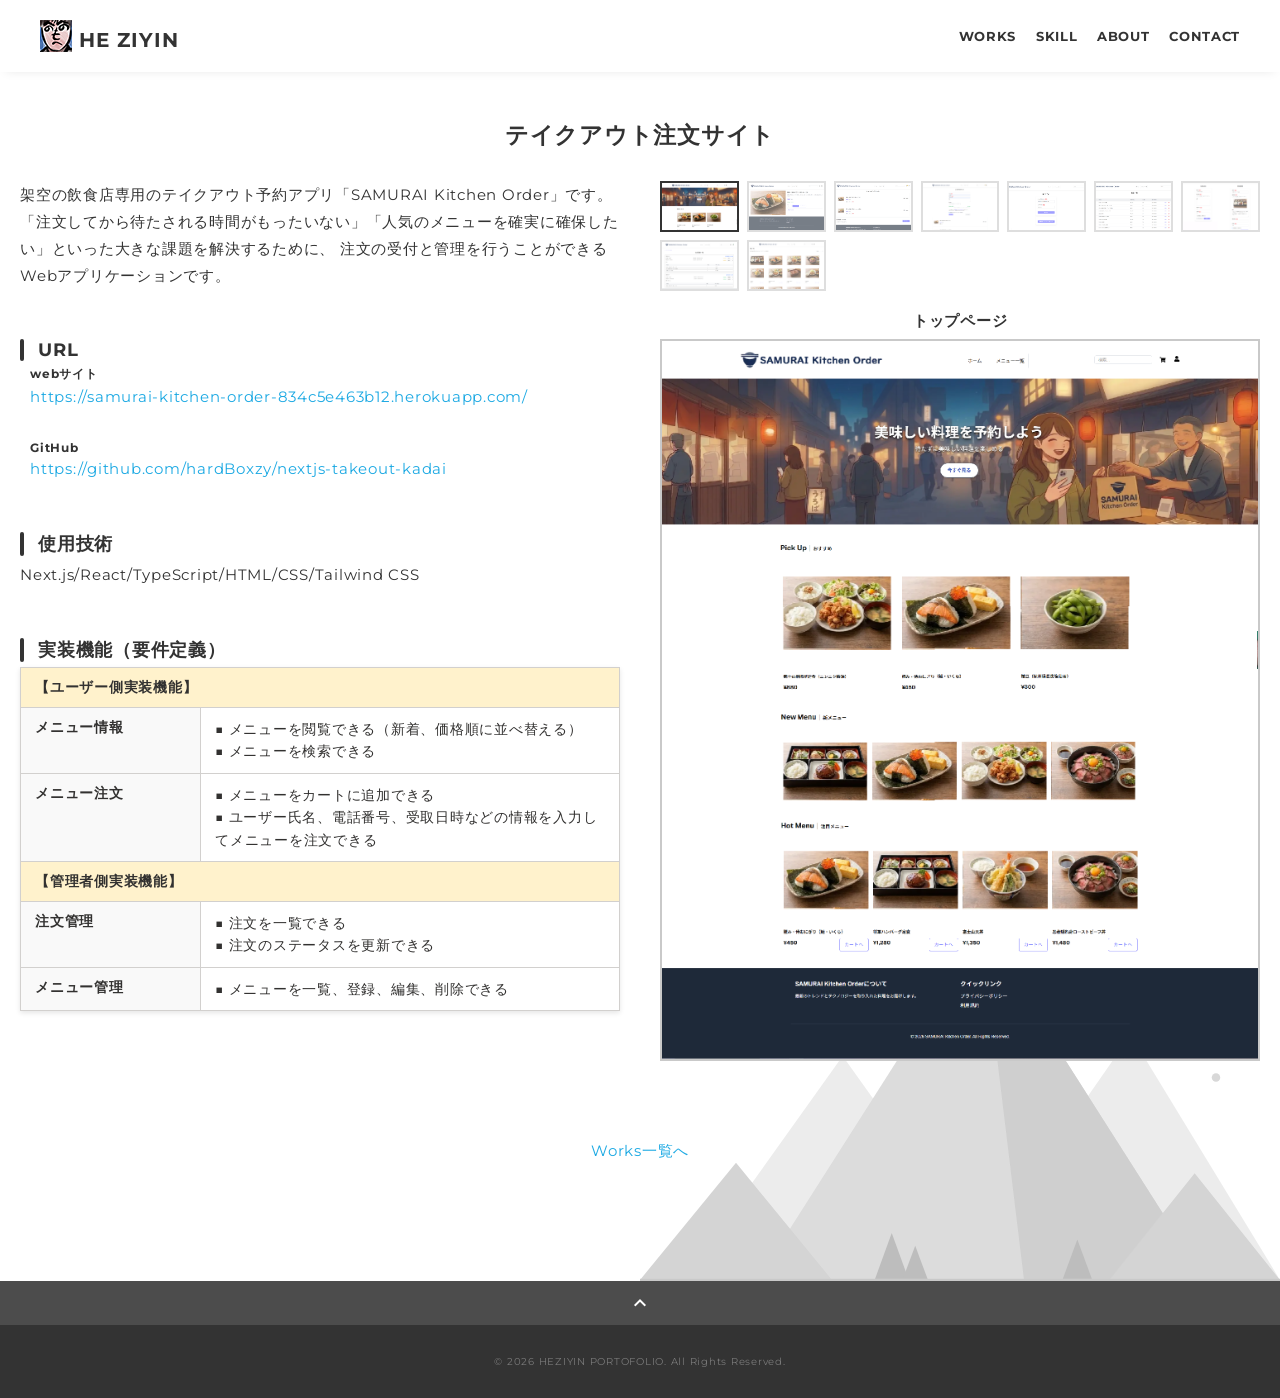
==== works-1.html @ 1aa2855c "初回コミット" ====
<!DOCTYPE html>
<html>
<head>
  <meta charset="utf-8">
  <meta name="viewport" content="width=device-width, initial-scale=1.0, maximum-scale=1.0, minimum-scale=1.0">
  <title>HE ZIYIN ポートフォリオ</title>
  <link rel="preconnect" href="https://fonts.gstatic.com">
  <link href="https://fonts.googleapis.com/css2?family=Montserrat:wght@400;700&display=swap" rel="stylesheet">
  <link href="https://fonts.googleapis.com/css?family=Material+Icons+Outlined" rel="stylesheet">
  <link href="css/ress.css" media="all" rel="stylesheet" type="text/css" />
  <link href="css/style.css" media="all" rel="stylesheet" type="text/css" />
</head>

<body>
    <!-- header -->
    <header class="header ">
      <div class="container">
        <h1 class="header-logo">
          <img src="img/favicon.ico" alt="favicon">
          <a href="index.html">HE ZIYIN</a>
        </h1>
        <nav class="gnav">
          <ul class="gnav-list">
            <li class="gnav-item"><a href="index.html#works">WORKS</a></li>
            <li class="gnav-item"><a href="index.html#skill">SKILL</a></li>
            <li class="gnav-item"><a href="index.html#about">ABOUT</a></li>
            <li class="gnav-item"><a href="index.html#contact">CONTACT</a></li>
          </ul>
        </nav>
      </div>
    </header>
    <!-- /header -->

    <main class="content">
      <article class="article article--deco">
        <div class="article-container article-container--wide">
          <h2 class="article-title">テイクアウト注文サイト</h2>
          <div class="article-body article-body--two-col">

            <!-- 左カラム：その他の項目 -->
            <section class="article-col article-col--info">
            <p>
              架空の飲食店専用のテイクアウト予約アプリ「SAMURAI Kitchen Order」です。
              <br>「注文してから待たされる時間がもったいない」「人気のメニューを確実に確保したい」といった大きな課題を解決するために、
              注文の受付と管理を行うことができるWebアプリケーションです。
            </p>
            <h3>URL</h3>
            <div style="margin-left: 10px !important;">
              <h5>webサイト</h5>
              <p><a href="https://samurai-kitchen-order-834c5e463b12.herokuapp.com/" target="_blank" rel="noopener">https://samurai-kitchen-order-834c5e463b12.herokuapp.com/</a></p>
          <h5>GitHub</h5>
              <p><a href="https://github.com/hardBoxzy/nextjs-takeout-kadai" target="_blank" rel="noopener">https://github.com/hardBoxzy/nextjs-takeout-kadai</a></p>
            </div>
            <h3>使用技術</h3>
            <p>Next.js/React/TypeScript/HTML/CSS/Tailwind CSS</p>
            <h3>実装機能（要件定義）</h3>
            <table class="excel-table">
                <tbody>
                    <!-- ユーザー側実装機能 -->
                    <tr class="category-row">
                        <td colspan="2">【ユーザー側実装機能】</td>
                    </tr>
                    <tr>
                        <td class="subcategory-cell">メニュー情報</td>
                        <td class="feature-cell">
                            ■ メニューを閲覧できる（新着、価格順に並べ替える）<br>
                            ■ メニューを検索できる
                        </td>
                    </tr>
                    <tr>
                        <td class="subcategory-cell">メニュー注文</td>
                        <td class="feature-cell">
                            ■ メニューをカートに追加できる<br>
                            ■ ユーザー氏名、電話番号、受取日時などの情報を入力してメニューを注文できる
                        </td>
                    </tr>

                    <!-- 管理者側実装機能 -->
                    <tr class="category-row">
                        <td colspan="2">【管理者側実装機能】</td>
                    </tr>
                    <tr>
                        <td class="subcategory-cell">注文管理</td>
                        <td class="feature-cell">
                            ■ 注文を一覧できる<br>
                            ■ 注文のステータスを更新できる
                        </td>
                    </tr>
                    <tr>
                        <td class="subcategory-cell">メニュー管理</td>
                        <td class="feature-cell">
                            ■ メニューを一覧、登録、編集、削除できる
                        </td>
                    </tr>
                </tbody>
            </table>
            </section>

            <!-- 右カラム：ページ一覧 -->
            <section class="article-col article-col--pages">
              <div class="gallery">
                <!-- サムネイル一覧（2行） -->
                <ul class="gallery-thumbs">
                  <li><button type="button" class="gallery-thumb is-active" title="トップページ"><img src="img/works-detail/works-1.png" alt="トップページ"></button></li>
                  <li><button type="button" class="gallery-thumb" title="メニュー詳細ページ"><img src="img/works-detail/works-1-3.png" alt="メニュー詳細ページ"></button></li>
                  <li><button type="button" class="gallery-thumb" title="ショッピングカートページ"><img src="img/works-detail/works-1-4.png" alt="ショッピングカートページ"></button></li>
                  <li><button type="button" class="gallery-thumb" title="注文確認ページ"><img src="img/works-detail/works-1-5.png" alt="注文確認ページ"></button></li>
                  <li><button type="button" class="gallery-thumb" title="管理者ログインページ"><img src="img/works-detail/works-1-6.png" alt="管理者ログインページ"></button></li>
                  <li><button type="button" class="gallery-thumb" title="管理者メニュー管理ページ"><img src="img/works-detail/works-1-7.png" alt="管理者メニュー管理ページ"></button></li>
                  <li><button type="button" class="gallery-thumb" title="商品登録／編集ページ"><img src="img/works-detail/works-1-8.png" alt="商品登録／編集ページ"></button></li>
                  <li><button type="button" class="gallery-thumb" title="注文管理ページ"><img src="img/works-detail/works-1-9.png" alt="注文管理ページ"></button></li>
                  <li><button type="button" class="gallery-thumb" title="メニュー一覧ページ"><img src="img/works-detail/works-1-2.png" alt="メニュー一覧ページ"></button></li>
                </ul>
                <!-- 選択中の画像 -->
                <figure class="gallery-main">
                  <figcaption class="gallery-caption">トップページ</figcaption>
                  <img class="works-detail-img gallery-main-img" src="img/works-detail/works-1.png" alt="トップページ">
                </figure>
              </div>
            </section>
          </div>
          <div class="home-link">
            <a href="index.html#works">Works一覧へ</a>
          </div>
        </div>
      </article>

      <div class="page-top" id="js-page-top">
        <span class="material-icons-outlined">expand_less</span>
      </div>
    </main>
    <!-- footer -->
    <footer class="footer">
      <div class="copyright">&copy; 2026 HEZIYIN PORTOFOLIO. All Rights Reserved.</div>
    </footer>
    <!-- /footer -->

  <script src="https://ajax.googleapis.com/ajax/libs/jquery/3.6.0/jquery.min.js"></script>
  <script type='text/javascript' src="js/script.js"></script>
  <script src="js/gallery.js"></script>
</body>
</html>
---- css/ress.css ----
/*!
 * ress.css • v3.0.1
 * MIT License
 * github.com/filipelinhares/ress
 */

/* # =================================================================
   # Global selectors
   # ================================================================= */

html {
  box-sizing: border-box;
  word-break: normal;
  -moz-tab-size: 4;
  tab-size: 4;

  -webkit-text-size-adjust: 100%; /* Prevent adjustments of font size after orientation changes in iOS */
}

*,
::before,
::after {
  box-sizing: inherit;
  background-repeat: no-repeat; /* Set `background-repeat: no-repeat` to all elements and pseudo elements */
}

::before,
::after {
  vertical-align: inherit;
  text-decoration: inherit; /* Inherit text-decoration and vertical align to ::before and ::after pseudo elements */
}

* {
  margin: 0;
  padding: 0; /* Reset `padding` and `margin` of all elements */
}

/* # =================================================================
   # General elements
   # ================================================================= */

hr {
  overflow: visible; /* Show the overflow in Edge and IE */
  height: 0; /* Add the correct box sizing in Firefox */
}

details,
main {
  display: block; /* Render the `main` element consistently in IE. */
}

summary {
  display: list-item; /* Add the correct display in all browsers */
}

small {
  font-size: 80%; /* Set font-size to 80% in `small` elements */
}

[hidden] {
  display: none; /* Add the correct display in IE */
}

abbr[title] {
  /* Add the correct text decoration in Chrome, Edge, IE, Opera, and Safari */
  text-decoration: underline;
  text-decoration: underline dotted;
  border-bottom: none; /* Remove the bottom border in Chrome 57 */
}

a {
  background-color: transparent; /* Remove the gray background on active links in IE 10 */
}

a:active,
a:hover {
  outline-width: 0; /* Remove the outline when hovering in all browsers */
}

code,
kbd,
pre,
samp {
  font-family: monospace, monospace; /* Specify the font family of code elements */
}

pre {
  font-size: 1em; /* Correct the odd `em` font sizing in all browsers */
}

b,
strong {
  font-weight: bolder; /* Add the correct font weight in Chrome, Edge, and Safari */
}

/* https://gist.github.com/unruthless/413930 */
sub,
sup {
  position: relative;
  font-size: 75%;
  line-height: 0;
  vertical-align: baseline;
}

sub {
  bottom: -.25em;
}

sup {
  top: -.5em;
}

/* # =================================================================
   # Forms
   # ================================================================= */

input {
  border-radius: 0;
}

/* Replace pointer cursor in disabled elements */
[disabled] {
  cursor: default;
}

[type="number"]::-webkit-container-spin-button,
[type="number"]::-webkit-outer-spin-button {
  height: auto; /* Correct the cursor style of increment and decrement buttons in Chrome */
}

[type="search"] {
  outline-offset: -2px; /* Correct the outline style in Safari */

  -webkit-appearance: textfield; /* Correct the odd appearance in Chrome and Safari */
}

[type="search"]::-webkit-search-decoration {
  -webkit-appearance: none; /* Remove the container padding in Chrome and Safari on macOS */
}

textarea {
  overflow: auto; /* Internet Explorer 11+ */
  resize: vertical; /* Specify textarea resizability */
}

button,
input,
optgroup,
select,
textarea {
  font: inherit; /* Specify font inheritance of form elements */
}

optgroup {
  font-weight: bold; /* Restore the font weight unset by the previous rule */
}

button {
  overflow: visible; /* Address `overflow` set to `hidden` in IE 8/9/10/11 */
}

button,
select {
  text-transform: none; /* Firefox 40+, Internet Explorer 11- */
}

/* Apply cursor pointer to button elements */
button,
[type="button"],
[type="reset"],
[type="submit"],
[role="button"] {
  cursor: pointer;
  color: inherit;
}

/* Remove container padding and border in Firefox 4+ */
button::-moz-focus-container,
[type="button"]::-moz-focus-container,
[type="reset"]::-moz-focus-container,
[type="submit"]::-moz-focus-container {
  padding: 0;
  border-style: none;
}

/* Replace focus style removed in the border reset above */
button:-moz-focusring,
[type="button"]::-moz-focus-container,
[type="reset"]::-moz-focus-container,
[type="submit"]::-moz-focus-container {
  outline: 1px dotted ButtonText;
}

button,
html [type="button"],
/* Prevent a WebKit bug where (2) destroys native `audio` and `video`controls in Android 4 */
[type="reset"],
[type="submit"] {
  -webkit-appearance: button; /* Correct the inability to style clickable types in iOS */
}

/* Remove the default button styling in all browsers */
button,
input,
select,
textarea {
  border-style: none;
  background-color: transparent;
}

/* Style select like a standard input */
select {
  -webkit-appearance: none; /* Chrome 41+ */
  -moz-appearance: none; /* Firefox 36+ */
}

select::-ms-expand {
  display: none; /* Internet Explorer 11+ */
}

select::-ms-value {
  color: currentColor; /* Internet Explorer 11+ */
}

legend {
  display: table; /* Correct the text wrapping in Edge and IE */
  max-width: 100%; /* Correct the text wrapping in Edge and IE */
  max-width: 100%; /* Correct the text wrapping in Edge 18- and IE */
  white-space: normal; /* Correct the text wrapping in Edge and IE */
  color: inherit; /* Correct the color inheritance from `fieldset` elements in IE */
  border: 0; /* Correct `color` not being inherited in IE 8/9/10/11 */
}

::-webkit-file-upload-button {
  font: inherit; /* Change font properties to `inherit` in Chrome and Safari */
  color: inherit;
  /* Correct the inability to style clickable types in iOS and Safari */

  -webkit-appearance: button;
}

/* # =================================================================
   # Specify media element style
   # ================================================================= */

img {
  border-style: none; /* Remove border when inside `a` element in IE 8/9/10 */
}

/* Add the correct vertical alignment in Chrome, Firefox, and Opera */
progress {
  vertical-align: baseline;
}

/* # =================================================================
   # Accessibility
   # ================================================================= */

/* Hide content from screens but not screenreaders */
@media screen {
  [hidden~="screen"] {
    display: inherit;
  }
  [hidden~="screen"]:not(:active):not(:focus):not(:target) {
    position: absolute !important;
    clip: rect(0 0 0 0) !important;
  }
}

/* Specify the progress cursor of updating elements */
[aria-busy="true"] {
  cursor: progress;
}

/* Specify the pointer cursor of trigger elements */
[aria-controls] {
  cursor: pointer;
}

/* Specify the unstyled cursor of disabled, not-editable, or otherwise inoperable elements */
[aria-disabled] {
  cursor: default;
}
---- css/style.css ----
body {
  font-family: "Montserrat","Helvetica Neue",Arial,"Hiragino Kaku Gothic ProN","Hiragino Sans",Meiryo,sans-serif;
  font-size: 15px;
  letter-spacing: .05em;
  color: #333;
}

a {
  transition: opacity .3s;
  text-decoration: none;
  color: #1ca9e3;
}

img {
  max-width: 100%;
  height: auto;
  vertical-align: bottom;
  border-style: none;
}



.pc-only {
  display: block;
}

.sp-only {
  display: none;
}

/*--------------------------------
 レイアウト
---------------------------------*/
.wrapper {
  padding-top: 73px;
}

.section {
  padding: 90px 0;
}

.section:nth-of-type(odd) {
  background-color: #f7f7f7;
}

.container {
  max-width: 1340px;
  margin: 0 auto;
  padding: 0 40px;
}

/*--------------------------------
 見出し
---------------------------------*/
.title {
  font-size: 34px;
  font-weight: bold;
  line-height: 1;
  margin-bottom: 40px;
  text-align: center;
  letter-spacing: .05em;
  color: #333;
}

.lead {
  font-size: 16px;
  line-height: 1.8;
  margin-bottom: 30px;
}

/*--------------------------------
ヘッダー
---------------------------------*/
.header {
  position: fixed;
  top: 0;
  z-index: 1;
  width: 100%;
  background-color: #fff;
  box-shadow: 0 5px 10px -6px rgba(0,0,0,.1);
}

.header .container {
  display: flex;
  align-items: center;
  justify-content: space-between;
  padding: 20px 40px;
}

.header-logo {
  font-size: 20px;
  font-weight: bold;
  line-height: 1.2;
  margin-right: 20px;
  letter-spacing: .05em;
}

.header-logo a {
  color: #333;
}

.gnav-list {
  display: flex;
  justify-content: space-between;
  list-style: none;
}

.gnav-item:not(:last-child) {
  margin-right: 20px;
}

.gnav-item a {
  position: relative;
  font-size: 13px;
  font-weight: bold;
  display: inline-block;
  padding: 5px 0;
  transition: .3s;
  letter-spacing: .05em;
  color: #333;
}
.gnav-item a:after {
  position: absolute;
  bottom: 0;
  left: 50%;
  width: 0;
  height: 3px;
  content: "";
  transition: .3s;
  -webkit-transform: translateX(-50%);
  transform: translateX(-50%);
  background-color: #333;
}

.gnav-item a:hover:after {
  width: 100%;
}

/*--------------------------------
 メインビジュアル
---------------------------------*/
.mv {
  display: flex;
  align-items: center;
  justify-content: center;
  height: auto;
  text-align: center;
}

.mv-container {
  position: relative;
  padding: 0 20px;
}

.mv-container img {
  width: 100%;
  height: auto;
}

/*--------------------------------
 Works
---------------------------------*/
.works-list {
  display: flex;
  flex-wrap: wrap;
  margin-bottom: -40px;
}

.works-item {
  width: 31.74603%;
  margin-right: 1.58730%;
  margin-bottom: 40px;
  color: #333;
}


.works-item:hover {
  opacity: .8;
}

.works-item:nth-of-type(3n) {
  margin-right: 0;
}

.works-img img {
  border: 1px solid #e6e6e6;
}

.works-detail-img {
  border: 2px solid #c9c9c9;
}

.carousel-parts {
    margin-right: 10px;
    margin-left: 10px;
}

.works-name {
  font-size: 12px;
  font-weight: bold;
  margin-top: 8px;
}

.works-info {
  font-size: 10px;
  margin-top: 5px;
}
/* 左の矢印を外側へ移動 */
.slick-prev {
  left: -40px !important; /* 初期値の -25px からさらに外側へ */
}
/* 右の矢印を外側へ移動 */
.slick-next {
 /*  right: -40px !important; 初期値の -25px からさらに外側へ */
}

/* slickの標準フォント（slick.scss由来）の矢印の色を変える場合 */
.slick-prev:before,
.slick-next:before {
  color: #acacac !important; /* 矢印の色 */
  font-size: 40px !important; /* 必要に応じてサイズ変更も可能 */
  opacity: 0.8; /* ホバー時の透過度などを調整したい場合 */
}

/* ホバーしたときの色を変える場合 */
.slick-prev:hover:before,
.slick-next:hover:before {
  color: #0000ff; /* ホバー時の色 */
}

/*--------------------------------
 Skill
---------------------------------*/
.skill-list {
  display: flex;
  flex-wrap: wrap;
  justify-content: space-between;
  margin-bottom: -50px;
}

.skill-item {
  display: flex;
  align-items: flex-start;
  justify-content: space-between;
  width: 48%;
  margin-bottom: 50px;
}

.skill-img {
  width: 60px;
  height: auto;
  margin-right: 20px;
}

.skill-body {
  flex: 1;
}

.skill-name {
  margin-bottom: 10px;
}

.skill-text {
  font-size: 14px;
  line-height: 1.8;
}

/*--------------------------------
 About
---------------------------------*/
.profile {
  display: flex;
  flex-wrap: wrap;
  max-width: 800px;
  margin: 0 auto;
}
.profile-img {
  width: 20%;
  margin-right: 30px;
  border-radius: 50%;
}
.profile-img img {
  border-radius: 50%;
}
.profile-body {
  flex: 1;
}

.profile-body p {
  font-size: 15px;
  line-height: 1.8;
}

.profile-body p:not(:last-child) {
  margin-bottom: 30px;
}

/*--------------------------------
 Contact
---------------------------------*/
.contact {
  text-align: center;
}

.contact-item:not(:last-child) {
  margin-right: 10px;
}

.contact-text {
  margin-top: 10px;
}
/*--------------------------------
 ページトップ
---------------------------------*/
.page-top {
  font-weight: bold;
  padding: 10px;
  cursor: pointer;
  text-align: center;
  background-color: #4c4c4c;
}

.page-top .material-icons-outlined {
  vertical-align: bottom;
  color: #fff;
}

/*--------------------------------
 フッター
---------------------------------*/
.footer {
  padding: 30px;
  background-color: #333;
}

.copyright {
  font-size: 10px;
  text-align: center;
  color: #797979;
}

/*--------------------------------
 下層：Worksページ
---------------------------------*/
.article {
  padding: 120px 0;
}

.article-container {
  max-width: 1040px;
  margin: 0 auto;
  padding: 0 20px;
}

.article-title {
  margin-bottom: 30px;
  text-align: center;
}

.article-body {
  max-width: 720px;
  margin: 0 auto;
  margin-bottom: 80px;
}

.article-body h3 {
  position: relative;
  font-size: 18px;
  margin-bottom: 5px;
  padding-left: 1em;
}

.article-body img {
  width: 100%;
  height: auto;
}

.article-body h3:not(:first-child) {
  margin-top: 50px;
}

.article-body h3::before {
  position: absolute;
  top: 0;
  left: 0;
  width: 4px;
  height: 100%;
  content: "";
  border-radius: 3px;
  background-color: #333;
}

.article-body p {
  font-size: 15px;
  line-height: 1.8;
  margin-bottom: 30px;
}

.home-link {
  text-align: center;
}

/*--------------------------------
 2カラムレイアウト（幅2倍）
---------------------------------*/
.article-container--wide {
  max-width: 2080px;
}

.article-body--two-col {
  max-width: 1440px;
  display: grid;
  grid-template-columns: 5fr 5fr; /* ページ一覧 : その他 = 4 : 6 */
  column-gap: 40px;
  align-items: start;
}

/* 右下に三角構図のイラストを背景として配置（底をフッター側に接地）
   横位置は本文（最大1440px）の右端にそろえる */
.article--deco {
  background: url("../img/bg-triangle.svg") no-repeat;
  background-position: right max(0px, calc(50vw - 1200px)) bottom 0;
  background-size: min(50vw, 900px) auto;
}

/* slickがグリッド内ではみ出さないようにする */
.article-col {
  min-width: 0;
}

.article-col .excel-table {
  max-width: none;
}

/*--------------------------------
 サムネイルギャラリー（ページ一覧）
---------------------------------*/
.gallery-thumbs {
  display: grid;
  grid-template-columns: repeat(7, 1fr); /* 9枚 → 2行 */
  gap: 8px;
  margin-bottom: 20px;
  list-style: none;
}

.gallery-thumb {
  display: block;
  width: 100%;
  padding: 0;
  border: 2px solid #c9c9c9;
  background: #fff;
  cursor: pointer;
  opacity: .6;
  transition: opacity .2s, border-color .2s;
}

.gallery-thumb:hover {
  opacity: 1;
}

.gallery-thumb.is-active {
  border-color: #333;
  opacity: 1;
}

.article-body .gallery-thumb img {
  display: block;
  width: 100%;
  aspect-ratio: 16 / 10;
  object-fit: cover;
  object-position: top;
}

.gallery-main {
  margin: 0;
}

.gallery-caption {
  font-size: 15px;
  font-weight: bold;
  text-align: center;
  margin-bottom: 8px;
}

/*--------------------------------
 要件定義
---------------------------------*/
.excel-table {
    border-collapse: collapse;
    background-color: #ffffff;
    box-shadow: 0 2px 5px rgba(0,0,0,0.1);
    font-size: 14px;
    width: 100%;
    max-width: 900px;
}
/* 通常のセル */
.excel-table td {
    border: 1px solid #d2d0ce;
    padding: 10px 14px;
    color: #323130;
    vertical-align: top;
}
/* 大カテゴリの行（黄色い区切り行） */
.category-row {
    background-color: #fff2cc;
    font-weight: bold;
}
/* 機能カテゴリの列（会員登録 などの列） */
.subcategory-cell {
    background-color: #f9f9f9;
    font-weight: bold;
    width: 180px;
}
/* 機能詳細の列 */
.feature-cell {
    line-height: 1.6;
}

/*media Queries 767
----------------------------------------------------*/
@media screen and (max-width: 767px) {
  body {
    font-size: 14px;
  }

  .pc-only {
    display: none;
  }

  .sp-only {
    display: block;
  }

  /* 見出し */
  .title {
    font-size: 26px;
    margin-bottom: 20px;
  }

  .lead {
    font-size: 14px;
    line-height: 1.7;
    margin-bottom: 20px;
  }

  /* レイアウト */
  .wrapper {
    padding-top: 57px;
  }

  .section {
    padding: 60px 0;
  }

  .container {
    padding: 0 20px;
  }

  /* ヘッダー */
  .header .container {
    padding: 15px;
  }

  .header-logo {
    font-size: 15px;
    margin-right: 15px;
  }

  .gnav-item:not(:last-child) {
    margin-right: 10px;
  }

  .gnav-item a {
    font-size: 10px;
  }

  .gnav-item a:after {
    display: none;
  }

  /*  メインビジュアル */
  .mv {
    height: 40vh;
  }

  .mv-container {
    padding: 0 20px;
  }

  .mv-title {
    font-size: 30px;
  }
  .mv-subtitle {
    font-size: 16px;
    margin-bottom: 20px;
  }

  .mv-text {
    top: 75%;
    font-size: 14px;
    line-height: 1.7;
  }

  /* Works */
  .works-name {
    font-size: 12px;
  }

  .works-info {
    margin-top: 3px;
  }

  .works-list {
    justify-content: space-between;
  }

  .works-item {
    flex: 0 0 48%;
    margin-right: 0;
    margin-bottom: 30px;
  }

  /* Skill */
  .skill-list {
    display: block;
    margin-bottom: 0;
  }

  .skill-item {
    width: 100%;
    margin-bottom: 35px;
  }

  .skill-item:last-child {
    margin-bottom: 0;
  }

  .skill-name {
    margin-bottom: 5px;
  }

  .skill-text {
    font-size: 13px;
    line-height: 1.7;
  }

  /* About */
  .profile {
    display: block;
  }
  .profile-img {
    width: 150px;
    margin: 0 auto;
    margin-bottom: 25px;
  }

  .profile-body p {
    font-size: 14px;
    line-height: 1.7;
  }

  .profile-body p:not(:last-child) {
    margin-bottom: 20px;
  }

  /* フッター */
  .footer {
    padding: 20px;
  }

  /* 下層ページ */
  .article {
    padding: 50px 0;
  }

  /* 固定ヘッダーの下にタイトルが隠れないよう、上の余白を多めに取る */
  .article--deco {
    padding-top: 90px;
  }

  .article-body h3 {
    font-size: 16px;
    padding-left: .8em;
  }

  .article-body h3:not(:first-child) {
    margin-top: 30px;
  }

  .article-body p {
    font-size: 14px;
    line-height: 1.7;
    margin-bottom: 20px;
  }

  /* 2カラム → 1カラム（ページ一覧をタイトル直下に） */
  .article-body--two-col {
    grid-template-columns: 1fr;
  }

  .article--deco {
    background: none; /* 1カラムでは右下に空白がないため非表示 */
  }

  .article-col--pages {
    order: -1; /* HTML上は後ろでも、スマホでは一番上に表示 */
    margin-bottom: 30px;
  }

/*--------------------------------
 要件定義
---------------------------------*/  
  /* テーブル全体をブロック要素にして外枠を外す */
  .excel-table, 
  .excel-table tbody {
      display: block;
      width: 100%;
      box-shadow: none;
      background-color: transparent;
  }
  
  /* 【変更点】PC用の黄色い見出し行をスマホ用大見出しとして再活用（1回だけ表示される） */
  .excel-table .category-row {
      display: block;
      background-color: transparent;
      margin-top: 20px;
      margin-bottom: 8px;
      padding: 0;
  }
  .excel-table .category-row td {
      display: block;
      width: 100% !important;
      border: none;
      padding: 0;
      font-size: 15px;
      color: #0078d4; /* Microsoft風のブルー */
      font-weight: bold;
  }
  /* 最初のカテゴリの上の余白を詰める */
  .excel-table tbody .category-row:first-child {
      margin-top: 5px;
  }

  /* テーブルの「行（tr）」を1つの独立したカードにする */
  .excel-table tr:not(.category-row) {
      display: flex;
      flex-direction: column;
      background-color: #ffffff;
      margin-bottom: 12px;
      border: 1px solid #d2d0ce;
      border-radius: 4px;
      box-shadow: 0 1px 3px rgba(0,0,0,0.05);
      padding: 12px;
  }
  /* 各セルを縦並びにする */
  .excel-table td {
      display: block;
      width: 100% !important; /* PC用の幅指定を打ち消す */
      border: none;
      padding: 4px 0;
  }
  /* 機能カテゴリ（会員登録 など）の見た目調整 */
  .excel-table td.subcategory-cell {
      background-color: transparent;
      font-size: 15px;
      color: #323130;
      padding-bottom: 6px;
      border-bottom: 1px dashed #e1dfdd;
  }
  /* 機能詳細（■ユーザー登録ができる など）の見た目調整 */
  .excel-table td.feature-cell {
      font-size: 13px;
      color: #605e5c;
      padding-top: 6px;
  }
}
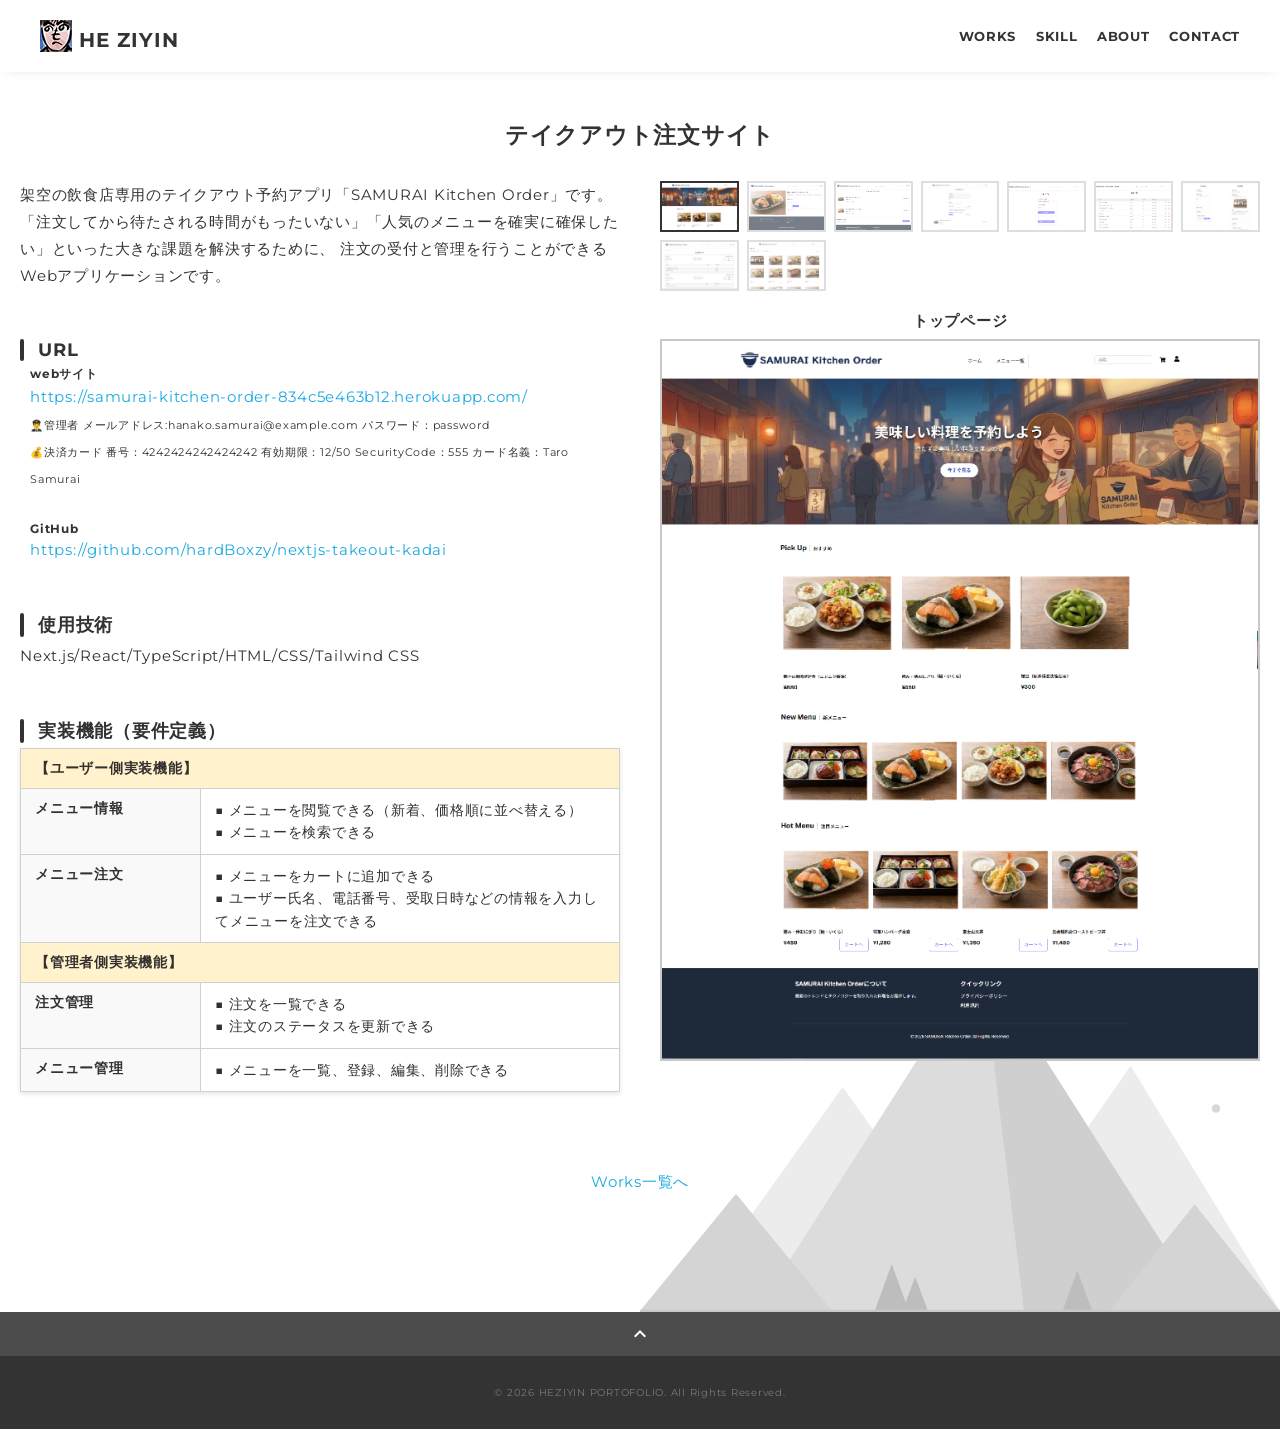
==== commit 79a6137c: "漢字なぞなぞ追加　仮アカウント情報追加" ====
--- a/works-1.html
+++ b/works-1.html
@@ -47,7 +47,15 @@
             <h3>URL</h3>
             <div style="margin-left: 10px !important;">
               <h5>webサイト</h5>
-              <p><a href="https://samurai-kitchen-order-834c5e463b12.herokuapp.com/" target="_blank" rel="noopener">https://samurai-kitchen-order-834c5e463b12.herokuapp.com/</a></p>
+              <p>
+                <a href="https://samurai-kitchen-order-834c5e463b12.herokuapp.com/" target="_blank" rel="noopener">https://samurai-kitchen-order-834c5e463b12.herokuapp.com/</a>
+                              <span class="account-info">
+                  <br>👨‍✈️管理者 メールアドレス:hanako.samurai@example.com パスワード：password
+                  <br>💰決済カード	番号：4242424242424242 有効期限：12/50 
+                   SecurityCode：555  カード名義：Taro Samurai
+                 </span>
+              </p>
+              
           <h5>GitHub</h5>
               <p><a href="https://github.com/hardBoxzy/nextjs-takeout-kadai" target="_blank" rel="noopener">https://github.com/hardBoxzy/nextjs-takeout-kadai</a></p>
             </div>
--- a/css/style.css
+++ b/css/style.css
@@ -164,11 +164,12 @@
   display: flex;
   flex-wrap: wrap;
   margin-bottom: -40px;
+   padding-left: 40px; /* 追加：右に寄せたい分だけ */
 }
 
 .works-item {
-  width: 31.74603%;
-  margin-right: 1.58730%;
+  width: 48.41270%;
+  margin-right: 3.17460%;
   margin-bottom: 40px;
   color: #333;
 }
@@ -178,16 +179,84 @@
   opacity: .8;
 }
 
-.works-item:nth-of-type(3n) {
+.works-item:nth-of-type(2n) {
   margin-right: 0;
 }
 
 .works-img img {
   border: 1px solid #e6e6e6;
+  min-width: 500px;
 }
 
 .works-detail-img {
   border: 2px solid #c9c9c9;
+}
+
+/* 横3個並び（works-list--3col を付けたリストだけに適用） */
+.works-list--3col .works-item {
+  width: 32%;
+  margin-right: 2%;
+}
+
+.works-list--3col .works-item:nth-of-type(2n) {
+  margin-right: 2%;
+}
+
+.works-list--3col .works-item:nth-of-type(3n) {
+  margin-right: 0;
+}
+
+/* 最終段の端数を中央寄せにする（間隔は1段目と同じ2%） */
+.works-list--center {
+  justify-content: center;
+}
+
+.works-list--center .works-item:last-child {
+  margin-right: 0;
+}
+
+/* 作品詳細ページの仮アカウント情報（小さめの文字） */
+.article-body span.account-info {
+  font-size: 0.7em;
+  margin-top: 0;
+  margin-bottom: 0;
+  padding-top: 0;
+  padding-bottom: 0;
+}
+
+/* 実績はリンクではないので、ホバーしても薄くしない */
+.works-list--3col div.works-item:hover {
+  opacity: 1;
+}
+
+.works-list--3col .works-img img {
+  min-width: 0;
+  width: 100%;
+}
+
+/* Sketchfab埋め込み（横2個並び） */
+.sketchfab-embed-wrapper {
+  width: 49%;
+  margin-right: 2%;
+  margin-bottom: 40px;
+}
+
+.sketchfab-embed-wrapper:nth-of-type(2n) {
+  margin-right: 0;
+}
+
+/* Sketchfabの「Learn More」リンク（中央寄せ） */
+.sketchfab-more {
+  margin-top: 40px;
+  padding-left: 40px; /* .works-listのpadding-leftと合わせて、埋め込みの中央にそろえる */
+  text-align: center;
+}
+
+.sketchfab-embed-wrapper iframe {
+  display: block;
+  width: 100%;
+  height: auto;
+  aspect-ratio: 4 / 3;
 }
 
 .carousel-parts {
@@ -516,6 +585,13 @@
     line-height: 1.6;
 }
 
+@media screen and (max-width: 1200px) {
+  /* 追加：スマホでは最小幅を無効にする */
+  .works-img img {
+    min-width: 0;
+  }
+}
+
 /*media Queries 767
 ----------------------------------------------------*/
 @media screen and (max-width: 767px) {
@@ -619,7 +695,22 @@
     margin-right: 0;
     margin-bottom: 30px;
   }
-
+  /* 追加：スマホでは最小幅を無効にする */
+  .works-img img {
+    min-width: 0;
+  }
+
+  /* スマホでは3個並びのリストもindex.htmlと同じ2個並びにする */
+  .works-list--3col .works-item,
+  .works-list--3col .works-item:nth-of-type(2n) {
+    margin-right: 0;
+  }
+
+  /* スマホではSketchfabを1列にする */
+  .sketchfab-embed-wrapper {
+    width: 100%;
+    margin-right: 0;
+  }
   /* Skill */
   .skill-list {
     display: block;
